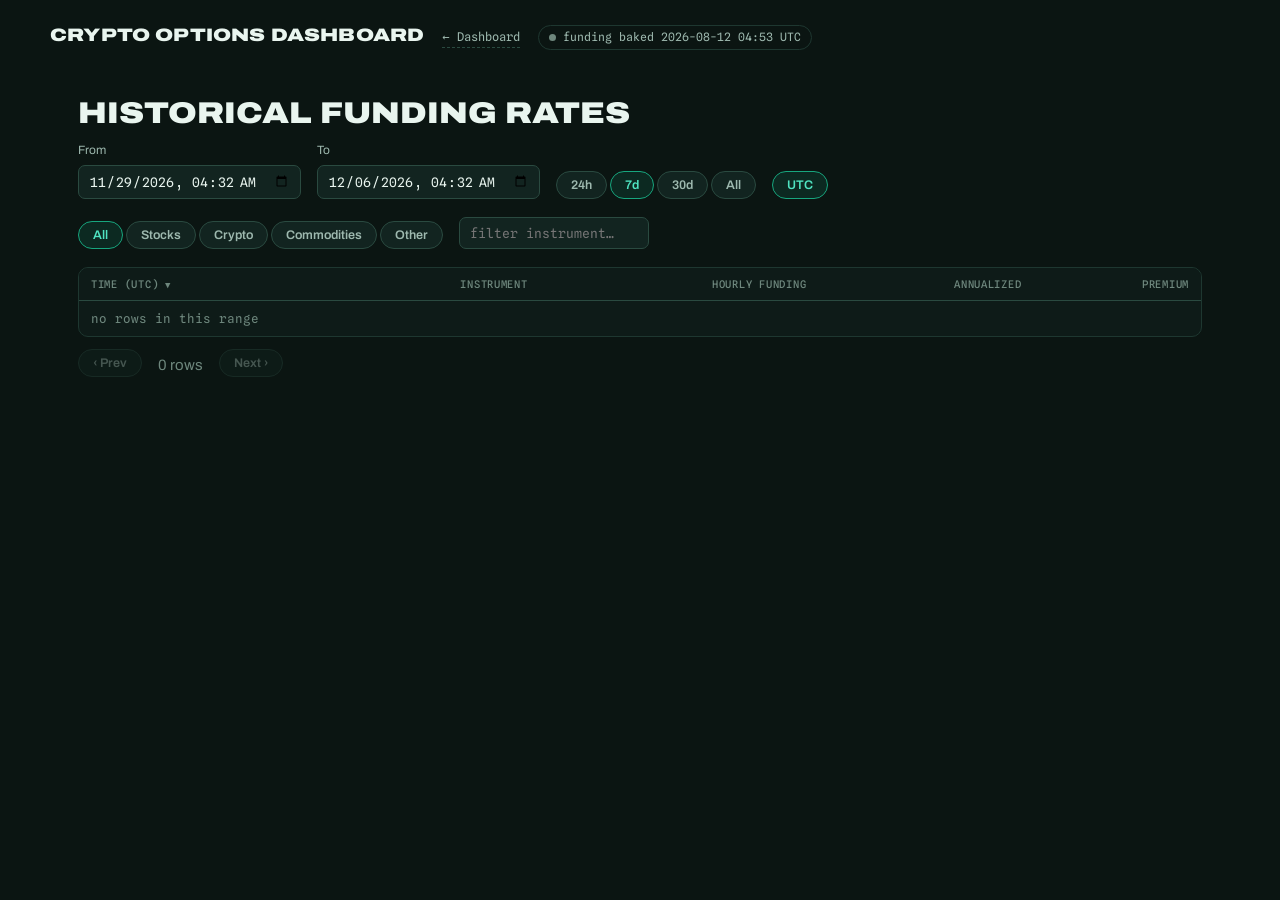
==== history.html @ 9e739b31 "Historical funding rates page: baked hourly history back to inception New history.html with a sortab" ====
<!DOCTYPE html>
<html lang="en">
<head>
<meta charset="utf-8">
<meta name="viewport" content="width=device-width, initial-scale=1">
<title>Historical funding rates — Hyperliquid</title>
<link rel="icon" href="data:image/svg+xml,<svg xmlns='http://www.w3.org/2000/svg' viewBox='0 0 100 100'><text y='80' font-size='80'>🌾</text></svg>">
<link rel="preconnect" href="https://fonts.googleapis.com">
<link rel="preconnect" href="https://fonts.gstatic.com" crossorigin>
<link href="https://fonts.googleapis.com/css2?family=Archivo:wdth,wght@62..125,400..900&family=Spline+Sans+Mono:wght@400;500;600&display=swap" rel="stylesheet">
<link rel="stylesheet" href="assets/css/style.css">
</head>
<body>

<header class="wrap site-head">
  <span class="brand">Crypto Options Dashboard</span>
  <a class="nav-link" href="index.html">← Dashboard</a>
  <span class="badge" id="asof-badge"><span class="dot"></span><span id="asof-text">loading funding data…</span></span>
</header>

<section>
  <div class="wrap">
    <h2>historical funding rates</h2>
    <div class="ctl-row">
      <label class="ctl">From <input type="datetime-local" id="from"></label>
      <label class="ctl">To <input type="datetime-local" id="to"></label>
      <span id="preset-chips">
        <button class="chip" data-preset="24h" aria-pressed="false">24h</button>
        <button class="chip" data-preset="7d" aria-pressed="true">7d</button>
        <button class="chip" data-preset="30d" aria-pressed="false">30d</button>
        <button class="chip" data-preset="all" aria-pressed="false">All</button>
      </span>
      <button class="chip" id="tz-toggle" aria-pressed="true" title="Toggle between UTC and local time">UTC</button>
    </div>
    <div class="ctl-row">
      <span id="cat-chips">
        <button class="chip" data-cat="all" aria-pressed="true">All</button>
        <button class="chip" data-cat="stock" aria-pressed="false">Stocks</button>
        <button class="chip" data-cat="crypto" aria-pressed="false">Crypto</button>
        <button class="chip" data-cat="commodity" aria-pressed="false">Commodities</button>
        <button class="chip" data-cat="other" aria-pressed="false">Other</button>
      </span>
      <input type="text" id="search" placeholder="filter instrument…">
    </div>
    <div class="tbl-scroll" style="max-height: 70vh; overflow-y: auto;">
      <table id="hist-tbl">
        <thead></thead>
        <tbody><tr><td class="loading" colspan="5"><span class="spin"></span>loading funding history…</td></tr></tbody>
      </table>
    </div>
    <div class="ctl-row" style="margin-top: 12px;">
      <button class="chip" id="prev" disabled>‹ Prev</button>
      <span class="muted" id="pager-text"></span>
      <button class="chip" id="next" disabled>Next ›</button>
    </div>
    <p class="board-note" id="hist-note" hidden></p>
  </div>
</section>

<script type="module" src="assets/js/history.js"></script>
</body>
</html>
---- assets/css/style.css ----
/* ============================================================
   Funding Harvest — Hyperliquid tokenized-stock funding study
   Committed dark "terminal" look. Palette validated (dataviz):
   teal #17A67E · violet #8B6FE8 · amber #C98500 · rose #D9536F
   on surface #0E1B18.
   ============================================================ */

:root {
  --bg: #0B1512;
  --surface: #0E1B18;
  --surface-2: #122420;
  --surface-3: #16302A;
  --line: #1E3730;
  --line-strong: #2A4A40;

  --ink: #E9F5EF;
  --ink-2: #9DB8AE;
  --ink-3: #6E877D;

  --pos: #17A67E;      /* earning / positive funding / up-candles */
  --neg: #D9536F;      /* paying / negative funding / down-candles */
  --violet: #8B6FE8;   /* secondary series (stock price overlay) */
  --amber: #C98500;    /* caution */
  --accent: #4FE3C1;   /* interactive only: links, focus, selection */

  --pos-dim: rgba(23, 166, 126, 0.14);
  --neg-dim: rgba(217, 83, 111, 0.14);

  --font-display: "Archivo", system-ui, sans-serif;
  --font-body: "Archivo", system-ui, sans-serif;
  --font-mono: "Spline Sans Mono", ui-monospace, "Cascadia Mono", monospace;

  --radius: 10px;
  --pad: clamp(16px, 3vw, 28px);
}

* { box-sizing: border-box; }

html { scroll-behavior: smooth; }
@media (prefers-reduced-motion: reduce) {
  html { scroll-behavior: auto; }
  *, *::before, *::after { animation: none !important; transition: none !important; }
}

body {
  margin: 0;
  overflow-x: clip;
  background: var(--bg);
  color: var(--ink);
  font-family: var(--font-body);
  font-size: 15px;
  line-height: 1.55;
  -webkit-font-smoothing: antialiased;
}

a { color: var(--accent); text-decoration: none; }
a:hover { text-decoration: underline; }

:focus-visible { outline: 2px solid var(--accent); outline-offset: 2px; border-radius: 4px; }

.wrap { max-width: 1180px; margin: 0 auto; padding: 0 var(--pad); }

/* ---------- header ---------- */
.site-head {
  display: flex; flex-wrap: wrap; gap: 10px 18px; align-items: baseline;
  padding: 22px 0 0;
}
.site-head .brand {
  font-family: var(--font-display);
  font-weight: 900; font-stretch: 125%;
  font-size: 18px; letter-spacing: 0.01em; text-transform: uppercase;
}
.nav-link {
  font-family: var(--font-mono); font-size: 12px; color: var(--ink-2);
  text-decoration: none; border-bottom: 1px dashed var(--line-strong);
}
.nav-link:hover { color: var(--accent); border-color: var(--accent); }
.badge {
  font-family: var(--font-mono); font-size: 11.5px; color: var(--ink-2);
  border: 1px solid var(--line); border-radius: 999px; padding: 3px 10px;
  display: inline-flex; align-items: center; gap: 7px;
}
.badge .dot { width: 7px; height: 7px; border-radius: 50%; background: var(--ink-3); }
.badge.live .dot { background: var(--pos); animation: pulse 2.2s infinite; }
@keyframes pulse { 0%,100% { opacity: 1; } 50% { opacity: 0.35; } }

/* ---------- hero ---------- */
.hero { padding: 40px 0 8px; }
.hero h1 {
  font-family: var(--font-display);
  font-weight: 900; font-stretch: 125%;
  font-size: clamp(30px, 5.4vw, 56px);
  line-height: 1.04; letter-spacing: -0.005em; text-transform: uppercase;
  margin: 0 0 14px; max-width: 900px;
}
.hero h1 .accent { color: var(--pos); }
.hero .lede { max-width: 640px; color: var(--ink-2); font-size: 16.5px; margin: 0 0 30px; }
.hero .lede strong { color: var(--ink); font-weight: 600; }

/* the signature: live harvest board */
.board {
  border: 1px solid var(--line-strong);
  border-radius: var(--radius);
  background: linear-gradient(180deg, var(--surface-2), var(--surface));
  overflow: hidden;
}
.board-head {
  display: flex; justify-content: space-between; align-items: center; gap: 10px;
  padding: 10px 16px; border-bottom: 1px solid var(--line);
  font-family: var(--font-mono); font-size: 11.5px; color: var(--ink-2);
  text-transform: uppercase; letter-spacing: 0.08em;
}
.board-rows { display: grid; grid-template-columns: repeat(auto-fill, minmax(250px, 1fr)); }
.board-row {
  display: flex; align-items: center; justify-content: space-between; gap: 10px;
  padding: 13px 16px; border-bottom: 1px solid var(--line); border-right: 1px solid var(--line);
  cursor: pointer; background: none; color: inherit; border-top: 0; border-left: 0;
  font: inherit; text-align: left;
}
.board-row:hover { background: var(--surface-3); }
.board-row .sym { font-weight: 700; font-size: 14px; }
.board-row .nm { color: var(--ink-3); font-size: 12px; display: block; }
.board-row .apr {
  font-family: var(--font-mono); font-size: 19px; font-weight: 600;
  font-variant-numeric: tabular-nums;
}
.apr.pos { color: var(--pos); }
.apr.neg { color: var(--neg); }
.board-note { padding: 9px 16px; color: var(--ink-3); font-size: 12.5px; }

/* ---------- sections ---------- */
section { padding: 46px 0 8px; }
.eyebrow {
  font-family: var(--font-mono); font-size: 12px; letter-spacing: 0.14em;
  text-transform: uppercase; color: var(--pos); margin: 0 0 8px;
}
section > .wrap > h2, h2.sec {
  font-family: var(--font-display); font-weight: 900; font-stretch: 118%;
  font-size: clamp(21px, 3vw, 30px); line-height: 1.15; text-transform: uppercase;
  margin: 0 0 10px;
}
.sec-note { color: var(--ink-2); max-width: 640px; margin: 0 0 22px; }

/* how it works cards */
.steps { display: grid; grid-template-columns: repeat(auto-fit, minmax(240px, 1fr)); gap: 12px; }
.step {
  border: 1px solid var(--line); border-radius: var(--radius);
  background: var(--surface); padding: 18px;
}
.step .k {
  font-family: var(--font-mono); font-size: 11.5px; color: var(--ink-3);
  text-transform: uppercase; letter-spacing: 0.1em; display: block; margin-bottom: 8px;
}
.step h3 { margin: 0 0 6px; font-size: 15.5px; }
.step p { margin: 0; color: var(--ink-2); font-size: 13.5px; }
.step .pos { color: var(--pos); font-weight: 600; }
.step .neg { color: var(--neg); font-weight: 600; }

/* ---------- controls ---------- */
select, input[type="number"], input[type="text"], input[type="datetime-local"] {
  background: var(--surface-2); color: var(--ink);
  border: 1px solid var(--line-strong); border-radius: 7px;
  font-family: var(--font-mono); font-size: 13px; padding: 7px 10px;
}
select:hover, input:hover { border-color: var(--accent); }
label.ctl { display: flex; flex-direction: column; gap: 5px; font-size: 12px; color: var(--ink-2); }
.ctl-row { display: flex; flex-wrap: wrap; gap: 12px 16px; align-items: end; margin-bottom: 18px; }

button.chip {
  background: var(--surface-2); color: var(--ink-2); border: 1px solid var(--line-strong);
  border-radius: 999px; padding: 6px 14px; font: 600 12.5px var(--font-body); cursor: pointer;
}
button.chip:hover { color: var(--ink); border-color: var(--accent); }
button.chip[aria-pressed="true"] { background: var(--pos-dim); color: var(--accent); border-color: var(--pos); }
button.chip[disabled] { opacity: 0.4; cursor: default; }

/* ---------- tables ---------- */
.tbl-scroll { overflow-x: auto; border: 1px solid var(--line); border-radius: var(--radius); background: var(--surface); }
table { border-collapse: collapse; width: 100%; font-size: 13px; }
th, td { padding: 8px 12px; text-align: right; white-space: nowrap; }
th:first-child, td:first-child { text-align: left; }
thead th {
  font-family: var(--font-mono); font-size: 10.5px; font-weight: 500;
  text-transform: uppercase; letter-spacing: 0.07em; color: var(--ink-3);
  border-bottom: 1px solid var(--line-strong); position: sticky; top: 0; background: var(--surface);
}
tbody td { border-bottom: 1px solid var(--line); font-variant-numeric: tabular-nums; font-family: var(--font-mono); font-size: 12.5px; }
tbody td.txt { font-family: var(--font-body); font-size: 13.5px; }
tbody tr:last-child td { border-bottom: 0; }
tbody tr.pick { cursor: pointer; }
tbody tr.pick:hover td { background: var(--surface-3); }
tbody tr[aria-selected="true"] td { background: var(--pos-dim); }
td .nm { color: var(--ink-3); font-size: 11.5px; margin-left: 7px; }
.tag, .tag-crypto, .tag-dex {
  font-family: var(--font-mono); font-size: 9.5px; text-transform: uppercase; letter-spacing: 0.07em;
  border: 1px solid currentColor; border-radius: 999px;
  padding: 1px 6px; margin-left: 7px; vertical-align: 1px;
}
.tag-crypto { color: var(--violet, #8B6FE8); }
.tag-commodity { color: #D9A441; }
.tag-other { color: var(--ink-3); }
.tag-dex { color: var(--ink-3); border-style: dashed; text-transform: none; }
.num-pos { color: var(--pos); }
.num-neg { color: var(--neg); }
.muted { color: var(--ink-3); }
th.sortable { cursor: pointer; }
th.sortable:hover { color: var(--ink); }
th .arr { font-size: 9px; }

/* options chain */
.itm { background: rgba(139, 111, 232, 0.08); }
tr.atm-row td { border-top: 1.5px solid var(--violet); }
.chain-side { color: var(--ink-3); font-size: 11px; }

/* ---------- ticker detail ---------- */
.tiles { display: grid; grid-template-columns: repeat(auto-fit, minmax(150px, 1fr)); gap: 10px; margin-bottom: 14px; }
.tile {
  border: 1px solid var(--line); border-radius: var(--radius); background: var(--surface);
  padding: 13px 15px;
}
.tile .lbl { font-family: var(--font-mono); font-size: 10.5px; text-transform: uppercase; letter-spacing: 0.08em; color: var(--ink-3); display: block; margin-bottom: 6px; }
.tile .val { font-family: var(--font-mono); font-size: 21px; font-weight: 600; font-variant-numeric: tabular-nums; line-height: 1.1; }
.tile .sub { font-family: var(--font-mono); font-size: 11.5px; color: var(--ink-2); display: block; margin-top: 4px; }

.chart-card { border: 1px solid var(--line); border-radius: var(--radius); background: var(--surface); padding: 14px 14px 8px; margin-bottom: 14px; }
.chart-card h3 { margin: 0 0 2px; font-size: 14.5px; }
.chart-card .sub { color: var(--ink-3); font-size: 12.5px; margin: 0 0 10px; }
.chart-box { width: 100%; height: 300px; }
.chart-box.tall { height: 360px; }
.chart-legend { display: flex; gap: 16px; flex-wrap: wrap; padding: 8px 2px 4px; font-size: 12px; color: var(--ink-2); }
.chart-legend .sw { display: inline-block; width: 10px; height: 10px; border-radius: 3px; margin-right: 6px; vertical-align: -1px; }

.two-col { display: grid; grid-template-columns: 1fr 1fr; gap: 14px; }
@media (max-width: 900px) { .two-col { grid-template-columns: 1fr; } }
/* let chart canvases shrink with the grid instead of forcing overflow */
.two-col > *, .calc-grid > *, .chart-card { min-width: 0; }
.chart-box { overflow: hidden; }

/* ---------- strategy ---------- */
.calc-grid { display: grid; grid-template-columns: 320px 1fr; gap: 16px; align-items: start; }
@media (max-width: 900px) { .calc-grid { grid-template-columns: 1fr; } }
.panel { border: 1px solid var(--line); border-radius: var(--radius); background: var(--surface); padding: 18px; }
.panel h3 { margin: 0 0 12px; font-size: 15px; }

.variant-pick { display: grid; gap: 8px; margin-bottom: 14px; }
.variant-pick .chip { text-align: left; border-radius: 8px; padding: 10px 12px; }
.variant-pick .chip small { display: block; font-weight: 400; color: var(--ink-3); margin-top: 2px; }
.variant-pick .chip[aria-pressed="true"] small { color: var(--ink-2); }

.yield-hero { border: 1px solid var(--line-strong); border-radius: var(--radius); background: linear-gradient(180deg, var(--surface-2), var(--surface)); padding: 18px; margin-bottom: 14px; }
.yield-hero .big { font-family: var(--font-mono); font-size: clamp(30px, 4.5vw, 44px); font-weight: 600; font-variant-numeric: tabular-nums; line-height: 1; }
.yield-hero .frac { font-family: var(--font-mono); font-size: 12.5px; color: var(--ink-2); margin-top: 10px; }
.yield-hero .frac b { color: var(--ink); font-weight: 600; }

.ledger { width: 100%; font-size: 13px; }
.ledger td { padding: 6px 0; border: 0; }
.ledger td:last-child { text-align: right; font-family: var(--font-mono); font-variant-numeric: tabular-nums; }
.ledger tr.total td { border-top: 1px solid var(--line-strong); padding-top: 9px; font-weight: 600; }
.ledger .indent { padding-left: 14px; color: var(--ink-2); }

/* risk / reward */
.rr { display: grid; grid-template-columns: 1fr 1fr; gap: 14px; margin-top: 14px; }
@media (max-width: 800px) { .rr { grid-template-columns: 1fr; } }
.rr .panel.reward { border-left: 3px solid var(--pos); }
.rr .panel.risk { border-left: 3px solid var(--neg); }
.rr h3 { display: flex; align-items: center; gap: 8px; }
.rr ul { margin: 0; padding-left: 18px; color: var(--ink-2); font-size: 13.5px; }
.rr li { margin-bottom: 9px; }
.rr li b { color: var(--ink); }
.rr .max {
  margin-top: 12px; padding: 10px 12px; border-radius: 8px; font-size: 13.5px;
}
.rr .reward .max { background: var(--pos-dim); }
.rr .risk .max { background: var(--neg-dim); }

/* ---------- states & footer ---------- */
.loading { color: var(--ink-3); font-family: var(--font-mono); font-size: 12.5px; padding: 14px 0; }
.spin { display: inline-block; width: 11px; height: 11px; border: 2px solid var(--line-strong); border-top-color: var(--accent); border-radius: 50%; animation: rot 0.8s linear infinite; vertical-align: -1px; margin-right: 7px; }
@keyframes rot { to { transform: rotate(360deg); } }
.err { color: var(--neg); font-size: 13px; }

.foot { margin-top: 60px; border-top: 1px solid var(--line); padding: 26px 0 40px; color: var(--ink-3); font-size: 12.5px; }
.foot .wrap { display: grid; gap: 14px; max-width: 760px; margin-left: auto; margin-right: auto; }
.foot h4 { margin: 0 0 4px; color: var(--ink-2); font-size: 12.5px; text-transform: uppercase; letter-spacing: 0.08em; font-family: var(--font-mono); }
.foot p { margin: 0 0 8px; }

::selection { background: var(--pos); color: #06110D; }
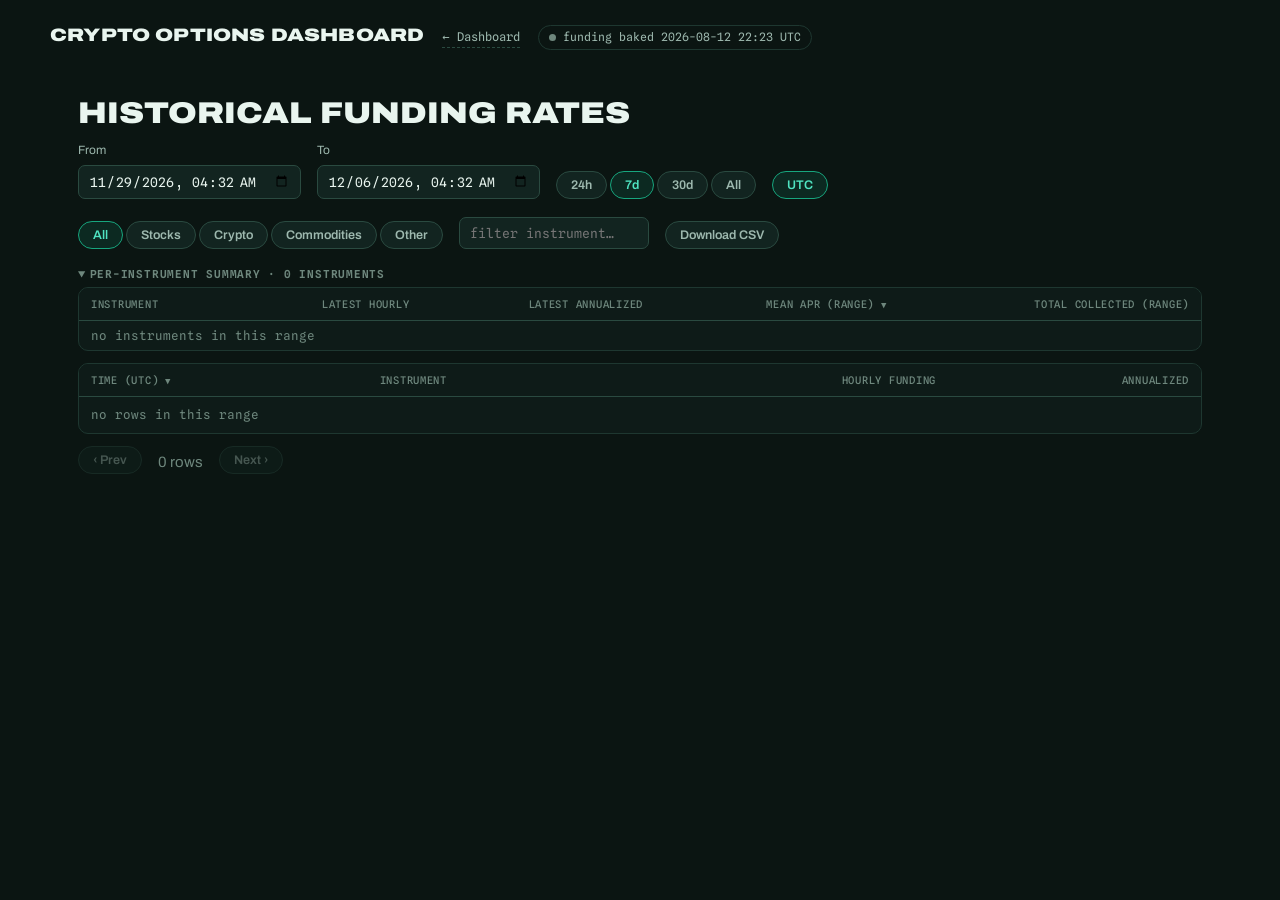
==== commit d5b59157: "History page: CSV export, per-instrument summary, drop premium; 60/90D tiles - Historical funding ra" ====
--- a/history.html
+++ b/history.html
@@ -41,11 +41,18 @@
         <button class="chip" data-cat="other" aria-pressed="false">Other</button>
       </span>
       <input type="text" id="search" placeholder="filter instrument…">
+      <button class="chip" id="csv-btn" title="Download the filtered rows as CSV">Download CSV</button>
     </div>
+    <details id="sum-wrap" open>
+      <summary>Per-instrument summary · <span id="sum-count"></span></summary>
+      <div class="tbl-scroll" style="max-height: 40vh; overflow-y: auto; margin-bottom: 12px;">
+        <table id="sum-tbl"><thead></thead><tbody></tbody></table>
+      </div>
+    </details>
     <div class="tbl-scroll" style="max-height: 70vh; overflow-y: auto;">
       <table id="hist-tbl">
         <thead></thead>
-        <tbody><tr><td class="loading" colspan="5"><span class="spin"></span>loading funding history…</td></tr></tbody>
+        <tbody><tr><td class="loading" colspan="4"><span class="spin"></span>loading funding history…</td></tr></tbody>
       </table>
     </div>
     <div class="ctl-row" style="margin-top: 12px;">
--- a/assets/css/style.css
+++ b/assets/css/style.css
@@ -179,6 +179,7 @@
 table { border-collapse: collapse; width: 100%; font-size: 13px; }
 th, td { padding: 8px 12px; text-align: right; white-space: nowrap; }
 th:first-child, td:first-child { text-align: left; }
+th.left, td.left { text-align: left; }
 thead th {
   font-family: var(--font-mono); font-size: 10.5px; font-weight: 500;
   text-transform: uppercase; letter-spacing: 0.07em; color: var(--ink-3);
@@ -203,6 +204,12 @@
 .num-pos { color: var(--pos); }
 .num-neg { color: var(--neg); }
 .muted { color: var(--ink-3); }
+#sum-wrap summary {
+  cursor: pointer; font: 600 11px var(--font-mono); text-transform: uppercase;
+  letter-spacing: 0.07em; color: var(--ink-3); margin: 6px 0;
+}
+#sum-wrap summary:hover { color: var(--ink); }
+#sum-tbl td { padding: 5px 12px; }
 th.sortable { cursor: pointer; }
 th.sortable:hover { color: var(--ink); }
 th .arr { font-size: 9px; }
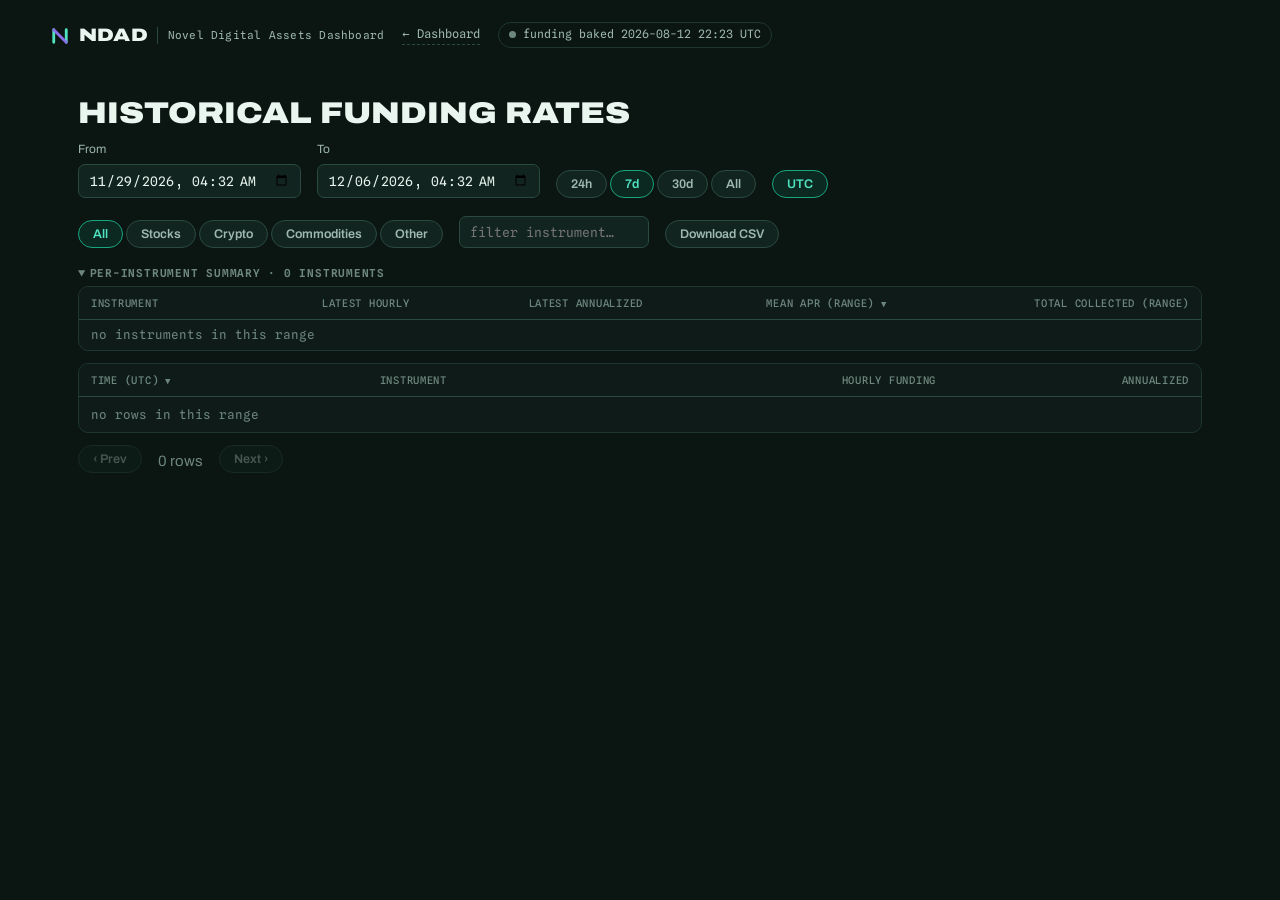
==== commit 4bfeabd3: "Rebrand to NDAD (Novel Digital Assets Dashboard) with minimalist N logo Co-Authored-By: Claude Fable" ====
--- a/history.html
+++ b/history.html
@@ -3,8 +3,8 @@
 <head>
 <meta charset="utf-8">
 <meta name="viewport" content="width=device-width, initial-scale=1">
-<title>Historical funding rates — Hyperliquid</title>
-<link rel="icon" href="data:image/svg+xml,<svg xmlns='http://www.w3.org/2000/svg' viewBox='0 0 100 100'><text y='80' font-size='80'>🌾</text></svg>">
+<title>Funding history — NDAD</title>
+<link rel="icon" href="data:image/svg+xml,<svg xmlns='http://www.w3.org/2000/svg' viewBox='0 0 24 24'><rect width='24' height='24' rx='5' fill='%230E1B18'/><path d='M7 18.5V5.5M17 18.5V5.5' stroke='%234FE3C1' stroke-width='3' stroke-linecap='round' fill='none'/><path d='M7 5.5l10 13' stroke='%238B6FE8' stroke-width='3' stroke-linecap='round' fill='none'/></svg>">
 <link rel="preconnect" href="https://fonts.googleapis.com">
 <link rel="preconnect" href="https://fonts.gstatic.com" crossorigin>
 <link href="https://fonts.googleapis.com/css2?family=Archivo:wdth,wght@62..125,400..900&family=Spline+Sans+Mono:wght@400;500;600&display=swap" rel="stylesheet">
@@ -13,7 +13,7 @@
 <body>
 
 <header class="wrap site-head">
-  <span class="brand">Crypto Options Dashboard</span>
+  <span class="brand"><svg class="brand-logo" viewBox="0 0 24 24" width="20" height="20" aria-hidden="true"><path d="M4.5 19.5V4.5M19.5 19.5V4.5" stroke="#4FE3C1" stroke-width="3.4" stroke-linecap="round" fill="none"/><path d="M4.5 4.5l15 15" stroke="#8B6FE8" stroke-width="3.4" stroke-linecap="round" fill="none"/></svg>NDAD<span class="brand-sub">Novel Digital Assets Dashboard</span></span>
   <a class="nav-link" href="index.html">← Dashboard</a>
   <span class="badge" id="asof-badge"><span class="dot"></span><span id="asof-text">loading funding data…</span></span>
 </header>
--- a/assets/css/style.css
+++ b/assets/css/style.css
@@ -1,5 +1,5 @@
 /* ============================================================
-   Funding Harvest — Hyperliquid tokenized-stock funding study
+   NDAD — Novel Digital Assets Dashboard
    Committed dark "terminal" look. Palette validated (dataviz):
    teal #17A67E · violet #8B6FE8 · amber #C98500 · rose #D9536F
    on surface #0E1B18.
@@ -69,7 +69,18 @@
   font-family: var(--font-display);
   font-weight: 900; font-stretch: 125%;
   font-size: 18px; letter-spacing: 0.01em; text-transform: uppercase;
-}
+  display: inline-flex; align-items: center; gap: 9px;
+  align-self: center;
+}
+.brand-logo { flex-shrink: 0; display: block; }
+.brand-sub {
+  font-family: var(--font-mono); font-size: 11px;
+  font-weight: 400; font-stretch: 100%;
+  letter-spacing: 0.02em; text-transform: none;
+  color: var(--ink-2);
+  padding-left: 10px; border-left: 1px solid var(--line-strong);
+}
+@media (max-width: 560px) { .brand-sub { display: none; } }
 .nav-link {
   font-family: var(--font-mono); font-size: 12px; color: var(--ink-2);
   text-decoration: none; border-bottom: 1px dashed var(--line-strong);
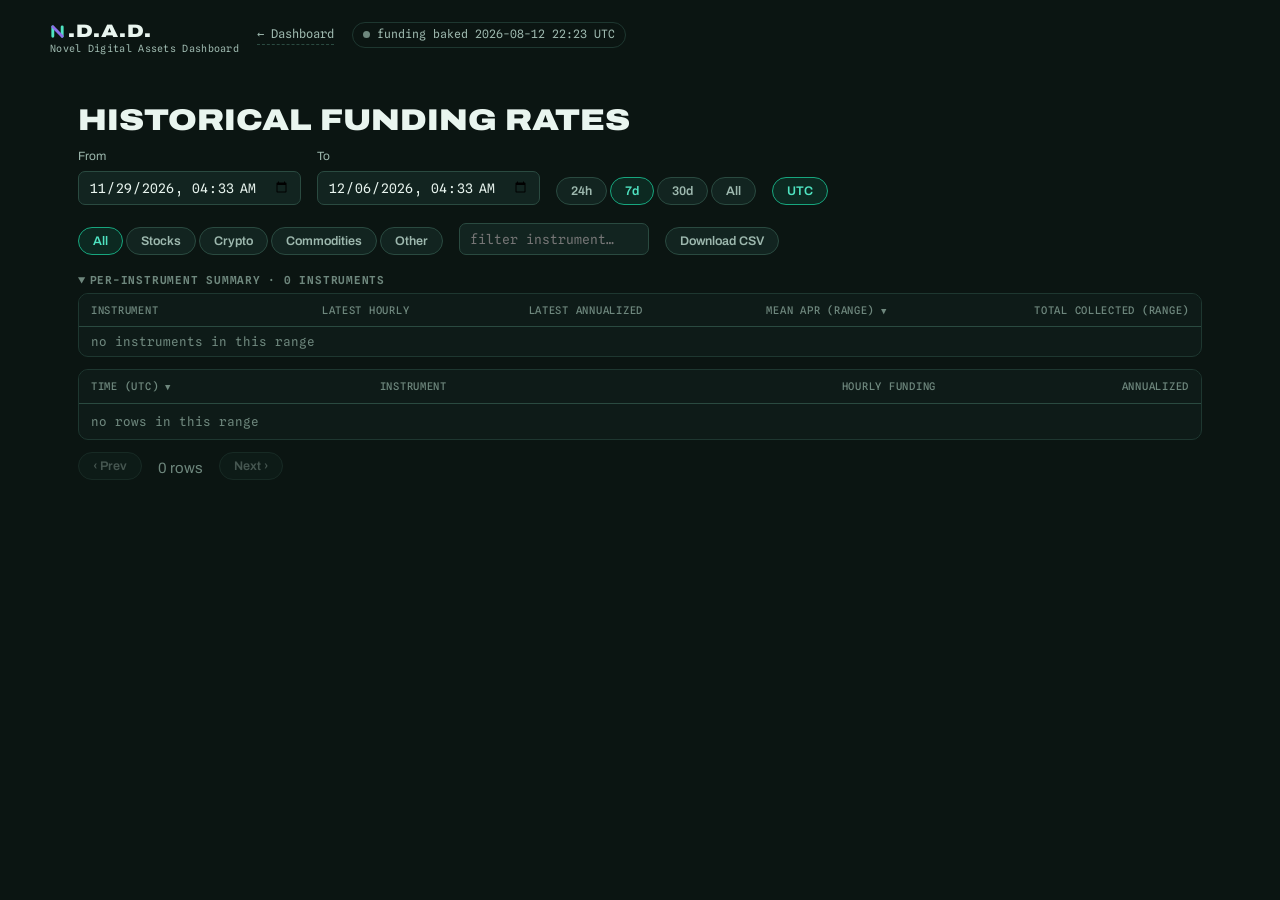
==== commit 1b1b9c80: "Header lockup: logo as the N in N.D.A.D., full name as subtitle below Also cache-bust the stylesheet" ====
--- a/history.html
+++ b/history.html
@@ -8,12 +8,12 @@
 <link rel="preconnect" href="https://fonts.googleapis.com">
 <link rel="preconnect" href="https://fonts.gstatic.com" crossorigin>
 <link href="https://fonts.googleapis.com/css2?family=Archivo:wdth,wght@62..125,400..900&family=Spline+Sans+Mono:wght@400;500;600&display=swap" rel="stylesheet">
-<link rel="stylesheet" href="assets/css/style.css">
+<link rel="stylesheet" href="assets/css/style.css?v=ndad2">
 </head>
 <body>
 
 <header class="wrap site-head">
-  <span class="brand"><svg class="brand-logo" viewBox="0 0 24 24" width="20" height="20" aria-hidden="true"><path d="M4.5 19.5V4.5M19.5 19.5V4.5" stroke="#4FE3C1" stroke-width="3.4" stroke-linecap="round" fill="none"/><path d="M4.5 4.5l15 15" stroke="#8B6FE8" stroke-width="3.4" stroke-linecap="round" fill="none"/></svg>NDAD<span class="brand-sub">Novel Digital Assets Dashboard</span></span>
+  <span class="brand"><span class="brand-row"><svg class="brand-logo" viewBox="0 0 24 24" width="15" height="15" aria-hidden="true"><path d="M4.5 19.5V4.5M19.5 19.5V4.5" stroke="#4FE3C1" stroke-width="4.6" stroke-linecap="round" fill="none"/><path d="M4.5 4.5l15 15" stroke="#8B6FE8" stroke-width="4.6" stroke-linecap="round" fill="none"/></svg><span class="brand-name">.D.A.D.</span></span><span class="brand-sub">Novel Digital Assets Dashboard</span></span>
   <a class="nav-link" href="index.html">← Dashboard</a>
   <span class="badge" id="asof-badge"><span class="dot"></span><span id="asof-text">loading funding data…</span></span>
 </header>
--- a/assets/css/style.css
+++ b/assets/css/style.css
@@ -66,21 +66,21 @@
   padding: 22px 0 0;
 }
 .site-head .brand {
+  display: inline-flex; flex-direction: column; gap: 1px;
+  align-self: center;
+}
+.brand-row { display: inline-flex; align-items: center; gap: 3px; }
+.brand-logo { flex-shrink: 0; display: block; }
+.brand-name {
   font-family: var(--font-display);
   font-weight: 900; font-stretch: 125%;
-  font-size: 18px; letter-spacing: 0.01em; text-transform: uppercase;
-  display: inline-flex; align-items: center; gap: 9px;
-  align-self: center;
-}
-.brand-logo { flex-shrink: 0; display: block; }
+  font-size: 18px; line-height: 1; letter-spacing: 0.04em;
+}
 .brand-sub {
-  font-family: var(--font-mono); font-size: 11px;
-  font-weight: 400; font-stretch: 100%;
-  letter-spacing: 0.02em; text-transform: none;
-  color: var(--ink-2);
-  padding-left: 10px; border-left: 1px solid var(--line-strong);
-}
-@media (max-width: 560px) { .brand-sub { display: none; } }
+  font-family: var(--font-mono); font-size: 10px;
+  font-weight: 400; letter-spacing: 0.03em;
+  color: var(--ink-2); white-space: nowrap;
+}
 .nav-link {
   font-family: var(--font-mono); font-size: 12px; color: var(--ink-2);
   text-decoration: none; border-bottom: 1px dashed var(--line-strong);
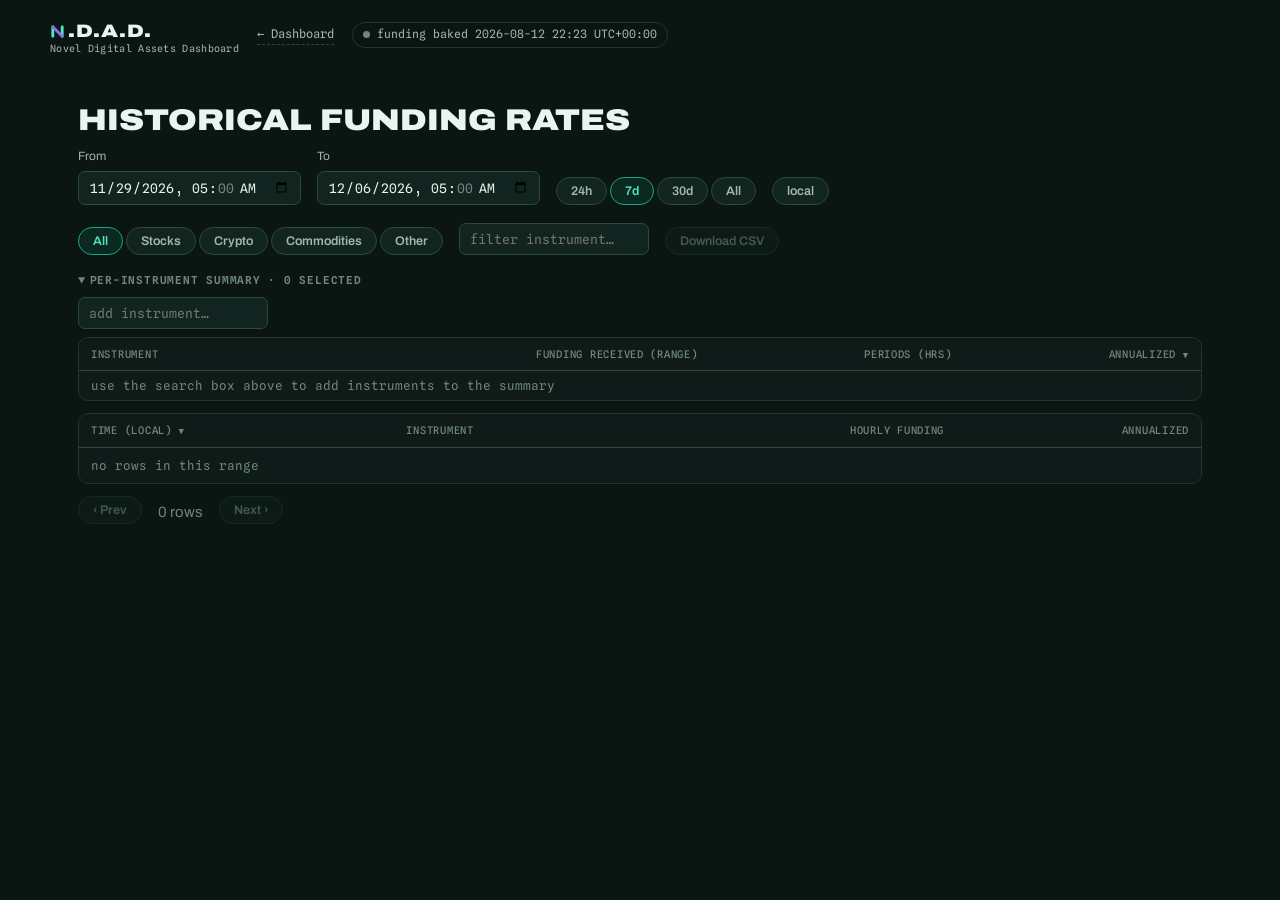
==== commit 57d2963c: "History: hour-only pickers, watchlist summary + CSV, local-time default - From/To snap to the hour (" ====
--- a/history.html
+++ b/history.html
@@ -22,15 +22,15 @@
   <div class="wrap">
     <h2>historical funding rates</h2>
     <div class="ctl-row">
-      <label class="ctl">From <input type="datetime-local" id="from"></label>
-      <label class="ctl">To <input type="datetime-local" id="to"></label>
+      <label class="ctl">From <input type="datetime-local" id="from" step="3600"></label>
+      <label class="ctl">To <input type="datetime-local" id="to" step="3600"></label>
       <span id="preset-chips">
         <button class="chip" data-preset="24h" aria-pressed="false">24h</button>
         <button class="chip" data-preset="7d" aria-pressed="true">7d</button>
         <button class="chip" data-preset="30d" aria-pressed="false">30d</button>
         <button class="chip" data-preset="all" aria-pressed="false">All</button>
       </span>
-      <button class="chip" id="tz-toggle" aria-pressed="true" title="Toggle between UTC and local time">UTC</button>
+      <button class="chip" id="tz-toggle" aria-pressed="false" title="Toggle between UTC and local time">local</button>
     </div>
     <div class="ctl-row">
       <span id="cat-chips">
@@ -41,10 +41,17 @@
         <button class="chip" data-cat="other" aria-pressed="false">Other</button>
       </span>
       <input type="text" id="search" placeholder="filter instrument…">
-      <button class="chip" id="csv-btn" title="Download the filtered rows as CSV">Download CSV</button>
+      <button class="chip" id="csv-btn" title="Download watchlist rows + summary as CSV">Download CSV</button>
     </div>
     <details id="sum-wrap" open>
       <summary>Per-instrument summary · <span id="sum-count"></span></summary>
+      <div class="ctl-row" style="margin: 10px 0 8px;">
+        <span class="watch-picker">
+          <input type="text" id="watch-search" placeholder="add instrument…" autocomplete="off">
+          <div id="watch-menu" hidden></div>
+        </span>
+        <span id="watch-chips"></span>
+      </div>
       <div class="tbl-scroll" style="max-height: 40vh; overflow-y: auto; margin-bottom: 12px;">
         <table id="sum-tbl"><thead></thead><tbody></tbody></table>
       </div>
--- a/assets/css/style.css
+++ b/assets/css/style.css
@@ -184,6 +184,21 @@
 button.chip:hover { color: var(--ink); border-color: var(--accent); }
 button.chip[aria-pressed="true"] { background: var(--pos-dim); color: var(--accent); border-color: var(--pos); }
 button.chip[disabled] { opacity: 0.4; cursor: default; }
+
+/* watchlist picker (history page summary) */
+.watch-picker { position: relative; }
+#watch-menu {
+  position: absolute; z-index: 10; top: calc(100% + 4px); left: 0; min-width: 260px;
+  max-height: 300px; overflow-y: auto;
+  background: var(--surface-2); border: 1px solid var(--line-strong); border-radius: 7px;
+}
+#watch-menu button {
+  display: block; width: 100%; text-align: left; padding: 7px 12px;
+  background: none; border: 0; color: var(--ink-2); font: 13px var(--font-body); cursor: pointer;
+}
+#watch-menu button:hover { background: var(--surface-3); color: var(--ink); }
+#watch-menu .nm { color: var(--ink-3); font-size: 11.5px; margin-left: 7px; }
+#watch-chips { display: flex; flex-wrap: wrap; gap: 6px; align-items: center; }
 
 /* ---------- tables ---------- */
 .tbl-scroll { overflow-x: auto; border: 1px solid var(--line); border-radius: var(--radius); background: var(--surface); }
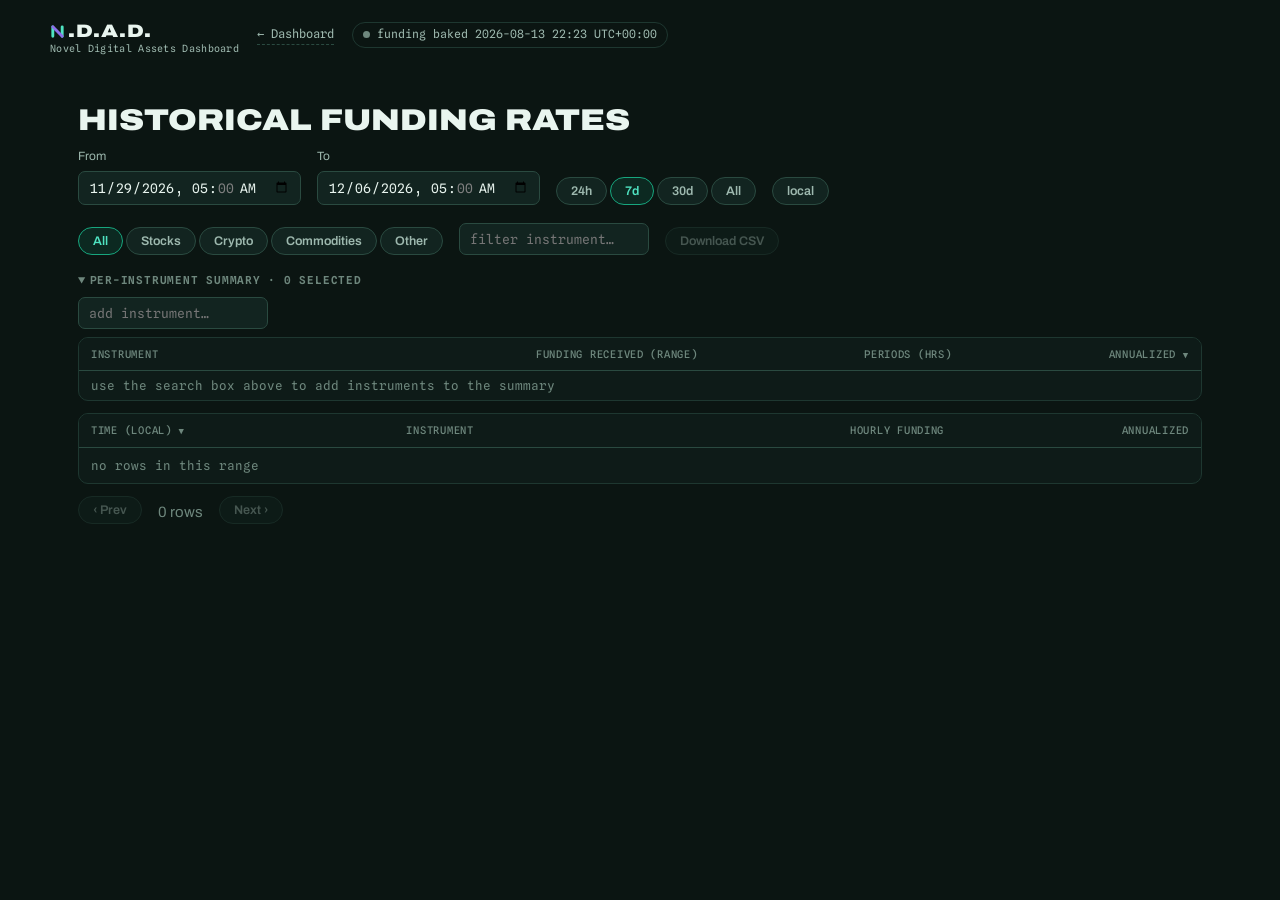
==== commit 38606f34: "Volume & OI history charts; hero tiles gain 24h/30d volume stats Detail view gets two new cards: a d" ====
--- a/history.html
+++ b/history.html
@@ -8,7 +8,7 @@
 <link rel="preconnect" href="https://fonts.googleapis.com">
 <link rel="preconnect" href="https://fonts.gstatic.com" crossorigin>
 <link href="https://fonts.googleapis.com/css2?family=Archivo:wdth,wght@62..125,400..900&family=Spline+Sans+Mono:wght@400;500;600&display=swap" rel="stylesheet">
-<link rel="stylesheet" href="assets/css/style.css?v=ndad2">
+<link rel="stylesheet" href="assets/css/style.css?v=ndad3">
 </head>
 <body>
 
--- a/assets/css/style.css
+++ b/assets/css/style.css
@@ -123,17 +123,29 @@
 }
 .board-rows { display: grid; grid-template-columns: repeat(auto-fill, minmax(250px, 1fr)); }
 .board-row {
-  display: flex; align-items: center; justify-content: space-between; gap: 10px;
-  padding: 13px 16px; border-bottom: 1px solid var(--line); border-right: 1px solid var(--line);
+  display: flex; flex-direction: column; align-items: stretch; gap: 5px;
+  padding: 12px 16px; border-bottom: 1px solid var(--line); border-right: 1px solid var(--line);
   cursor: pointer; background: none; color: inherit; border-top: 0; border-left: 0;
   font: inherit; text-align: left;
 }
 .board-row:hover { background: var(--surface-3); }
+.board-row .board-top {
+  display: flex; align-items: center; justify-content: space-between; gap: 10px;
+  min-width: 0;
+}
+/* label may shrink and wrap its tags; the rate never shrinks or bleeds */
+.board-top > span:first-child { min-width: 0; }
+.board-row .board-stats {
+  font-family: var(--font-mono); font-size: 10.5px; color: var(--ink-3);
+  font-variant-numeric: tabular-nums;
+  white-space: nowrap; overflow: hidden; text-overflow: ellipsis;
+}
 .board-row .sym { font-weight: 700; font-size: 14px; }
 .board-row .nm { color: var(--ink-3); font-size: 12px; display: block; }
 .board-row .apr {
   font-family: var(--font-mono); font-size: 19px; font-weight: 600;
   font-variant-numeric: tabular-nums;
+  flex-shrink: 0; white-space: nowrap;
 }
 .apr.pos { color: var(--pos); }
 .apr.neg { color: var(--neg); }
@@ -199,6 +211,19 @@
 #watch-menu button:hover { background: var(--surface-3); color: var(--ink); }
 #watch-menu .nm { color: var(--ink-3); font-size: 11.5px; margin-left: 7px; }
 #watch-chips { display: flex; flex-wrap: wrap; gap: 6px; align-items: center; }
+
+/* ---------- about card (asset profile) ---------- */
+.about-card {
+  background: var(--surface); border: 1px solid var(--line); border-radius: var(--radius);
+  padding: 14px 18px; margin-bottom: 18px;
+}
+.about-card p { margin: 0 0 10px; color: var(--ink-2); font-size: 13.5px; line-height: 1.55; }
+.about-facts { display: flex; flex-wrap: wrap; gap: 6px 22px; }
+.about-facts .fact { font-family: var(--font-mono); font-size: 12.5px; color: var(--ink); }
+.about-facts .k {
+  font-size: 10.5px; text-transform: uppercase; letter-spacing: 0.07em;
+  color: var(--ink-3); margin-right: 7px;
+}
 
 /* ---------- tables ---------- */
 .tbl-scroll { overflow-x: auto; border: 1px solid var(--line); border-radius: var(--radius); background: var(--surface); }
